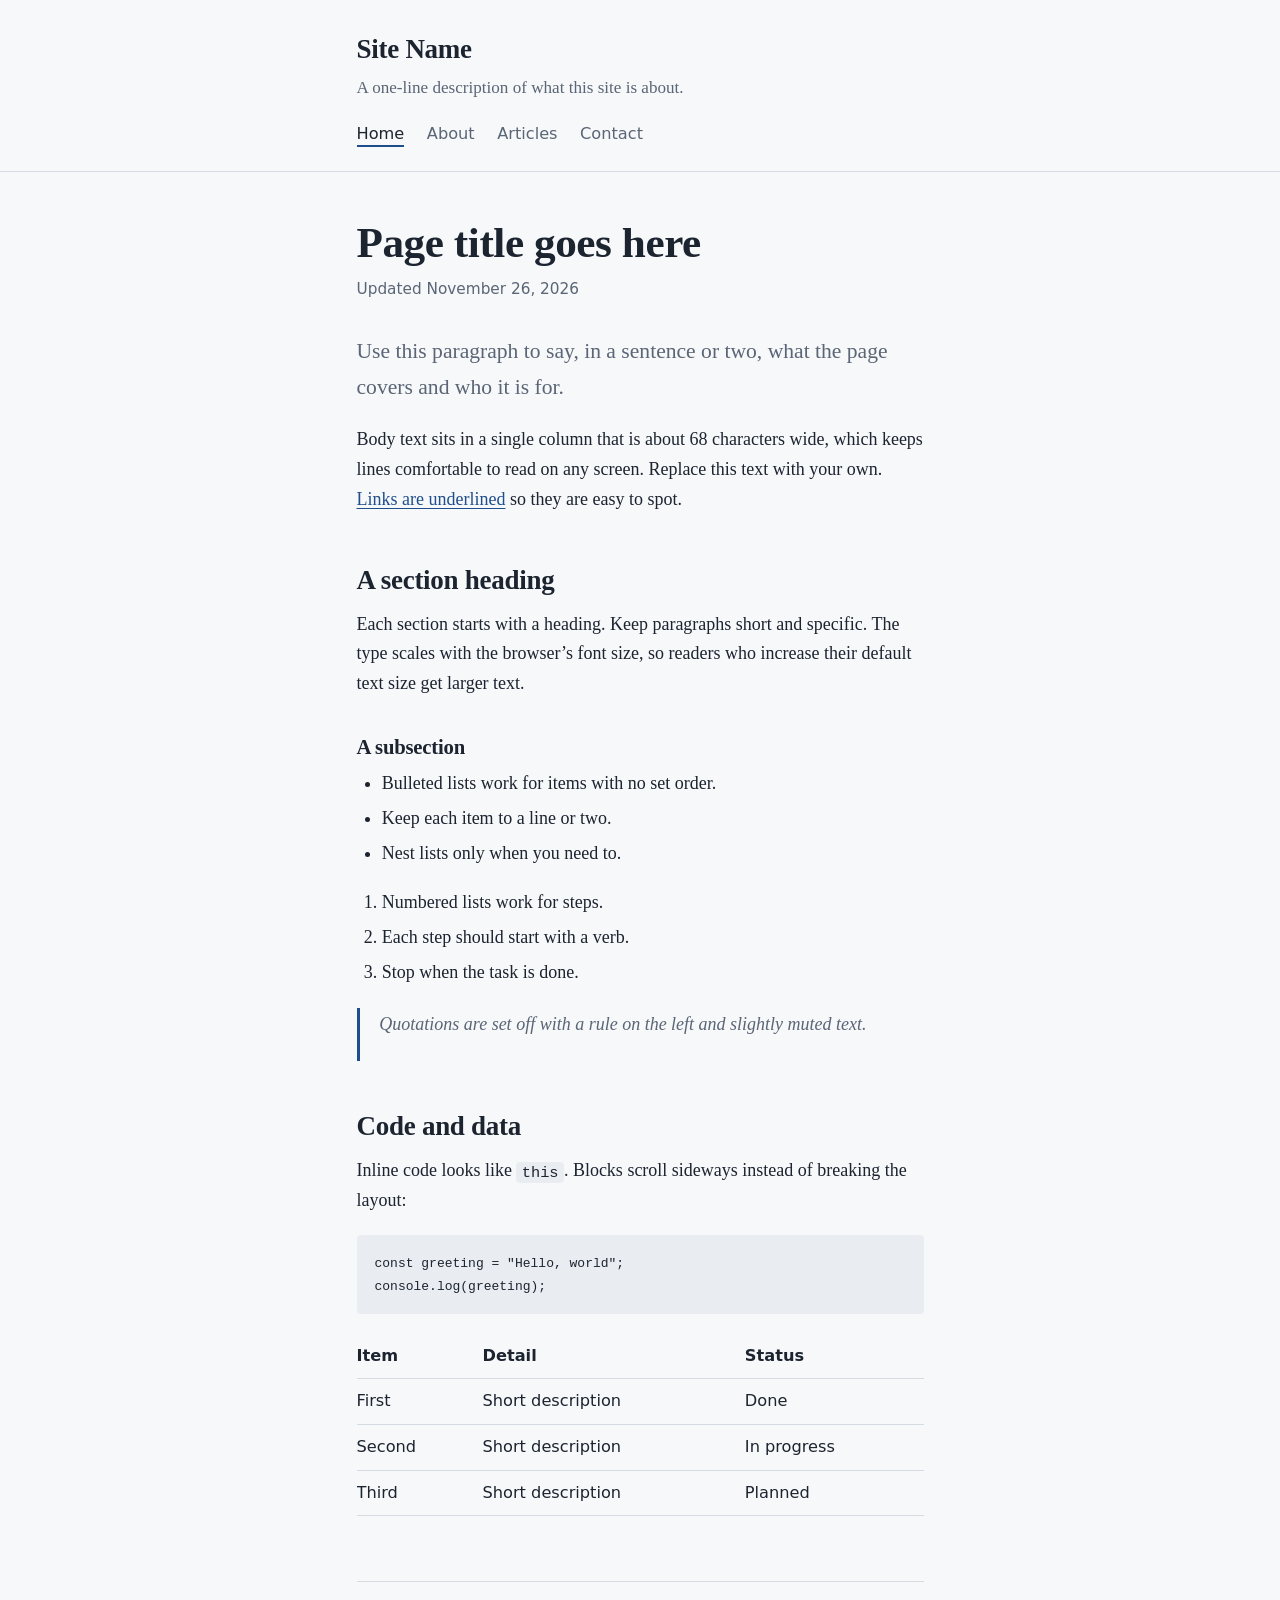
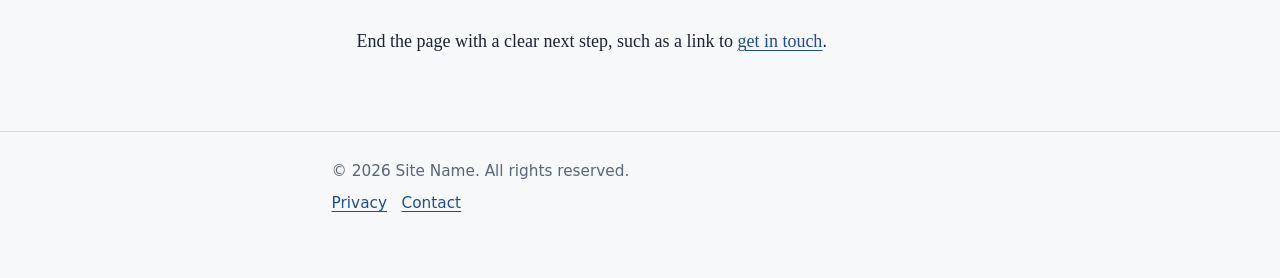
==== index.html @ 53e8ec9b "Add files via upload" ====
<!DOCTYPE html>
<html lang="en">
<head>
<meta charset="utf-8">
<meta name="viewport" content="width=device-width, initial-scale=1">
<title>Site Name – Page Title</title>
<meta name="description" content="A short description of this page.">
<style>
  /* ---------- Customize here ---------- */
  :root {
    --bg: #f7f8fa;
    --text: #1c2430;
    --muted: #5a6575;
    --accent: #1f4e8c;
    --rule: #d5dbe3;
    --code-bg: #e9edf2;
    --measure: 68ch;           /* line length */
    --font-body: Charter, "Iowan Old Style", "Palatino Linotype", Georgia, serif;
    --font-ui: system-ui, -apple-system, "Segoe UI", Roboto, sans-serif;
    --font-mono: ui-monospace, "SF Mono", Menlo, Consolas, monospace;
  }
  @media (prefers-color-scheme: dark) {
    :root {
      --bg: #12161c;
      --text: #e3e8ee;
      --muted: #9aa5b4;
      --accent: #8db4ee;
      --rule: #2b333f;
      --code-bg: #1c232d;
    }
  }

  /* ---------- Base ---------- */
  *, *::before, *::after { box-sizing: border-box; }
  html { font-size: 112.5%; -webkit-text-size-adjust: 100%; }
  body {
    margin: 0;
    background: var(--bg);
    color: var(--text);
    font-family: var(--font-body);
    line-height: 1.65;
  }
  .wrap { max-width: var(--measure); margin: 0 auto; padding: 0 1.25rem; }

  a { color: var(--accent); text-underline-offset: 0.18em; }
  a:hover { text-decoration-thickness: 2px; }
  :focus-visible { outline: 3px solid var(--accent); outline-offset: 3px; border-radius: 2px; }

  .skip { position: absolute; left: -999px; }
  .skip:focus { left: 1rem; top: 1rem; background: var(--bg); padding: 0.5rem 0.75rem; z-index: 10; }

  /* ---------- Header & nav ---------- */
  header { border-bottom: 1px solid var(--rule); padding: 1.5rem 0 1rem; }
  .site-name { font-size: 1.5rem; font-weight: 700; letter-spacing: -0.01em; margin: 0; }
  .site-name a { color: inherit; text-decoration: none; }
  .tagline { margin: 0.15rem 0 0; color: var(--muted); font-size: 0.95rem; }
  nav ul { list-style: none; margin: 1rem 0 0; padding: 0; display: flex; flex-wrap: wrap; gap: 0.35rem 1.25rem; font-family: var(--font-ui); font-size: 0.9rem; }
  nav a { color: var(--muted); text-decoration: none; padding: 0.15rem 0; border-bottom: 2px solid transparent; }
  nav a:hover { color: var(--text); }
  nav a[aria-current="page"] { color: var(--text); border-bottom-color: var(--accent); }

  /* ---------- Content ---------- */
  main { padding: 2.5rem 0 3rem; }
  h1, h2, h3 { line-height: 1.2; letter-spacing: -0.01em; text-wrap: balance; }
  h1 { font-size: 2.4rem; margin: 0 0 0.5rem; }
  h2 { font-size: 1.5rem; margin: 2.75rem 0 0.75rem; }
  h3 { font-size: 1.15rem; margin: 2rem 0 0.5rem; }
  p, ul, ol, blockquote, pre, table { margin: 0 0 1.1rem; }
  .meta { color: var(--muted); font-family: var(--font-ui); font-size: 0.85rem; margin: 0 0 1.75rem; }
  .lead { font-size: 1.2rem; color: var(--muted); }
  ul, ol { padding-left: 1.4rem; }
  li { margin-bottom: 0.3rem; }

  blockquote { border-left: 3px solid var(--accent); padding: 0.1rem 0 0.1rem 1.1rem; color: var(--muted); font-style: italic; }
  hr { border: 0; border-top: 1px solid var(--rule); margin: 2.5rem 0; }

  code, pre { font-family: var(--font-mono); font-size: 0.85em; background: var(--code-bg); border-radius: 4px; }
  code { padding: 0.1em 0.35em; }
  pre { padding: 0.9rem 1rem; overflow-x: auto; line-height: 1.5; }
  pre code { padding: 0; background: none; }

  .table-scroll { overflow-x: auto; }
  table { border-collapse: collapse; width: 100%; font-family: var(--font-ui); font-size: 0.9rem; }
  th, td { text-align: left; padding: 0.5rem 0.75rem 0.5rem 0; border-bottom: 1px solid var(--rule); }
  th { font-weight: 600; }

  /* ---------- Footer ---------- */
  footer { border-top: 1px solid var(--rule); padding: 1.5rem 0 3rem; color: var(--muted); font-family: var(--font-ui); font-size: 0.85rem; }
  footer p { margin: 0 0 0.4rem; }

  @media (max-width: 480px) {
    html { font-size: 106.25%; }
    h1 { font-size: 2rem; }
  }
  @media print {
    body { background: #fff; color: #000; }
    nav, .skip { display: none; }
    a { color: inherit; }
  }
</style>
</head>
<body>
<a class="skip" href="#main">Skip to content</a>

<header>
  <div class="wrap">
    <p class="site-name"><a href="/">Site Name</a></p>
    <p class="tagline">A one-line description of what this site is about.</p>
    <nav aria-label="Main">
      <ul>
        <li><a href="/" aria-current="page">Home</a></li>
        <li><a href="/about.html">About</a></li>
        <li><a href="/articles.html">Articles</a></li>
        <li><a href="/contact.html">Contact</a></li>
      </ul>
    </nav>
  </div>
</header>

<main id="main">
  <div class="wrap">
    <article>
      <h1>Page title goes here</h1>
      <p class="meta">Updated November 26, 2026</p>

      <p class="lead">Use this paragraph to say, in a sentence or two, what the page covers and who it is for.</p>

      <p>Body text sits in a single column that is about 68 characters wide, which keeps lines comfortable to read on any screen. Replace this text with your own. <a href="#">Links are underlined</a> so they are easy to spot.</p>

      <h2>A section heading</h2>
      <p>Each section starts with a heading. Keep paragraphs short and specific. The type scales with the browser’s font size, so readers who increase their default text size get larger text.</p>

      <h3>A subsection</h3>
      <ul>
        <li>Bulleted lists work for items with no set order.</li>
        <li>Keep each item to a line or two.</li>
        <li>Nest lists only when you need to.</li>
      </ul>

      <ol>
        <li>Numbered lists work for steps.</li>
        <li>Each step should start with a verb.</li>
        <li>Stop when the task is done.</li>
      </ol>

      <blockquote>
        <p>Quotations are set off with a rule on the left and slightly muted text.</p>
      </blockquote>

      <h2>Code and data</h2>
      <p>Inline code looks like <code>this</code>. Blocks scroll sideways instead of breaking the layout:</p>
<pre><code>const greeting = "Hello, world";
console.log(greeting);</code></pre>

      <div class="table-scroll">
        <table>
          <thead>
            <tr><th>Item</th><th>Detail</th><th>Status</th></tr>
          </thead>
          <tbody>
            <tr><td>First</td><td>Short description</td><td>Done</td></tr>
            <tr><td>Second</td><td>Short description</td><td>In progress</td></tr>
            <tr><td>Third</td><td>Short description</td><td>Planned</td></tr>
          </tbody>
        </table>
      </div>

      <hr>

      <p>End the page with a clear next step, such as a link to <a href="/contact.html">get in touch</a>.</p>
    </article>
  </div>
</main>

<footer>
  <div class="wrap">
    <p>&copy; 2026 Site Name. All rights reserved.</p>
    <p><a href="/privacy.html">Privacy</a> &nbsp; <a href="/contact.html">Contact</a></p>
  </div>
</footer>
</body>
</html>
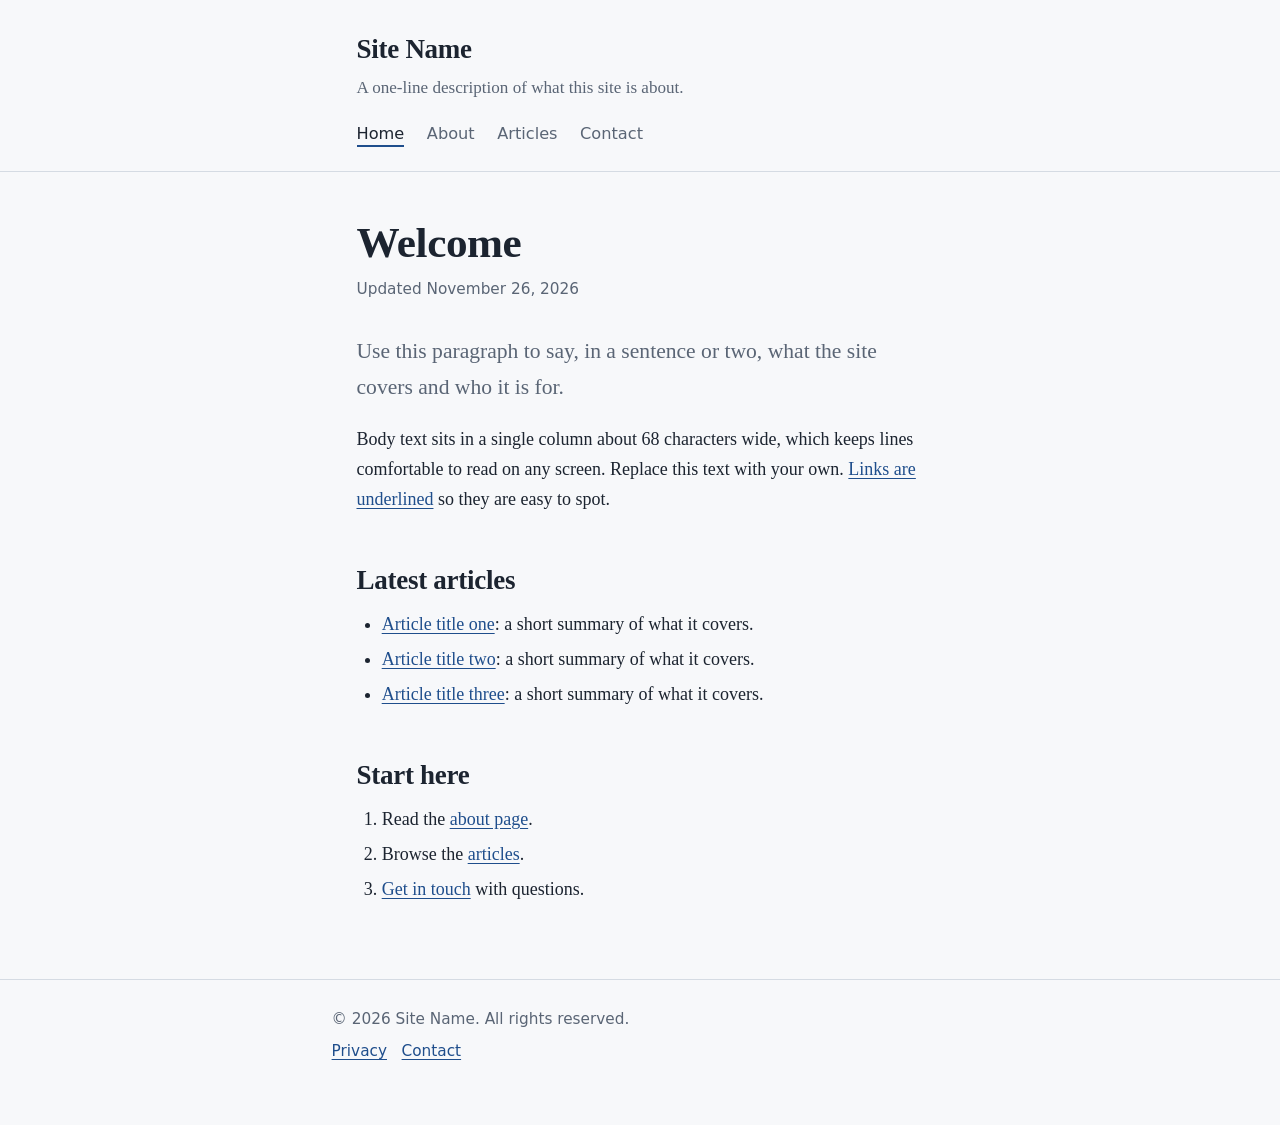
==== commit 25e83f72: "Add files via upload" ====
--- a/index.html
+++ b/index.html
@@ -3,115 +3,23 @@
 <head>
 <meta charset="utf-8">
 <meta name="viewport" content="width=device-width, initial-scale=1">
-<title>Site Name – Page Title</title>
+<title>Welcome – Site Name</title>
 <meta name="description" content="A short description of this page.">
-<style>
-  /* ---------- Customize here ---------- */
-  :root {
-    --bg: #f7f8fa;
-    --text: #1c2430;
-    --muted: #5a6575;
-    --accent: #1f4e8c;
-    --rule: #d5dbe3;
-    --code-bg: #e9edf2;
-    --measure: 68ch;           /* line length */
-    --font-body: Charter, "Iowan Old Style", "Palatino Linotype", Georgia, serif;
-    --font-ui: system-ui, -apple-system, "Segoe UI", Roboto, sans-serif;
-    --font-mono: ui-monospace, "SF Mono", Menlo, Consolas, monospace;
-  }
-  @media (prefers-color-scheme: dark) {
-    :root {
-      --bg: #12161c;
-      --text: #e3e8ee;
-      --muted: #9aa5b4;
-      --accent: #8db4ee;
-      --rule: #2b333f;
-      --code-bg: #1c232d;
-    }
-  }
-
-  /* ---------- Base ---------- */
-  *, *::before, *::after { box-sizing: border-box; }
-  html { font-size: 112.5%; -webkit-text-size-adjust: 100%; }
-  body {
-    margin: 0;
-    background: var(--bg);
-    color: var(--text);
-    font-family: var(--font-body);
-    line-height: 1.65;
-  }
-  .wrap { max-width: var(--measure); margin: 0 auto; padding: 0 1.25rem; }
-
-  a { color: var(--accent); text-underline-offset: 0.18em; }
-  a:hover { text-decoration-thickness: 2px; }
-  :focus-visible { outline: 3px solid var(--accent); outline-offset: 3px; border-radius: 2px; }
-
-  .skip { position: absolute; left: -999px; }
-  .skip:focus { left: 1rem; top: 1rem; background: var(--bg); padding: 0.5rem 0.75rem; z-index: 10; }
-
-  /* ---------- Header & nav ---------- */
-  header { border-bottom: 1px solid var(--rule); padding: 1.5rem 0 1rem; }
-  .site-name { font-size: 1.5rem; font-weight: 700; letter-spacing: -0.01em; margin: 0; }
-  .site-name a { color: inherit; text-decoration: none; }
-  .tagline { margin: 0.15rem 0 0; color: var(--muted); font-size: 0.95rem; }
-  nav ul { list-style: none; margin: 1rem 0 0; padding: 0; display: flex; flex-wrap: wrap; gap: 0.35rem 1.25rem; font-family: var(--font-ui); font-size: 0.9rem; }
-  nav a { color: var(--muted); text-decoration: none; padding: 0.15rem 0; border-bottom: 2px solid transparent; }
-  nav a:hover { color: var(--text); }
-  nav a[aria-current="page"] { color: var(--text); border-bottom-color: var(--accent); }
-
-  /* ---------- Content ---------- */
-  main { padding: 2.5rem 0 3rem; }
-  h1, h2, h3 { line-height: 1.2; letter-spacing: -0.01em; text-wrap: balance; }
-  h1 { font-size: 2.4rem; margin: 0 0 0.5rem; }
-  h2 { font-size: 1.5rem; margin: 2.75rem 0 0.75rem; }
-  h3 { font-size: 1.15rem; margin: 2rem 0 0.5rem; }
-  p, ul, ol, blockquote, pre, table { margin: 0 0 1.1rem; }
-  .meta { color: var(--muted); font-family: var(--font-ui); font-size: 0.85rem; margin: 0 0 1.75rem; }
-  .lead { font-size: 1.2rem; color: var(--muted); }
-  ul, ol { padding-left: 1.4rem; }
-  li { margin-bottom: 0.3rem; }
-
-  blockquote { border-left: 3px solid var(--accent); padding: 0.1rem 0 0.1rem 1.1rem; color: var(--muted); font-style: italic; }
-  hr { border: 0; border-top: 1px solid var(--rule); margin: 2.5rem 0; }
-
-  code, pre { font-family: var(--font-mono); font-size: 0.85em; background: var(--code-bg); border-radius: 4px; }
-  code { padding: 0.1em 0.35em; }
-  pre { padding: 0.9rem 1rem; overflow-x: auto; line-height: 1.5; }
-  pre code { padding: 0; background: none; }
-
-  .table-scroll { overflow-x: auto; }
-  table { border-collapse: collapse; width: 100%; font-family: var(--font-ui); font-size: 0.9rem; }
-  th, td { text-align: left; padding: 0.5rem 0.75rem 0.5rem 0; border-bottom: 1px solid var(--rule); }
-  th { font-weight: 600; }
-
-  /* ---------- Footer ---------- */
-  footer { border-top: 1px solid var(--rule); padding: 1.5rem 0 3rem; color: var(--muted); font-family: var(--font-ui); font-size: 0.85rem; }
-  footer p { margin: 0 0 0.4rem; }
-
-  @media (max-width: 480px) {
-    html { font-size: 106.25%; }
-    h1 { font-size: 2rem; }
-  }
-  @media print {
-    body { background: #fff; color: #000; }
-    nav, .skip { display: none; }
-    a { color: inherit; }
-  }
-</style>
+<link rel="stylesheet" href="style.css">
 </head>
 <body>
 <a class="skip" href="#main">Skip to content</a>
 
 <header>
   <div class="wrap">
-    <p class="site-name"><a href="/">Site Name</a></p>
+    <p class="site-name"><a href="index.html">Site Name</a></p>
     <p class="tagline">A one-line description of what this site is about.</p>
     <nav aria-label="Main">
       <ul>
-        <li><a href="/" aria-current="page">Home</a></li>
-        <li><a href="/about.html">About</a></li>
-        <li><a href="/articles.html">Articles</a></li>
-        <li><a href="/contact.html">Contact</a></li>
+        <li><a href="index.html" aria-current="page">Home</a></li>
+        <li><a href="about.html">About</a></li>
+        <li><a href="articles.html">Articles</a></li>
+        <li><a href="contact.html">Contact</a></li>
       </ul>
     </nav>
   </div>
@@ -120,54 +28,24 @@
 <main id="main">
   <div class="wrap">
     <article>
-      <h1>Page title goes here</h1>
+      <h1>Welcome</h1>
       <p class="meta">Updated November 26, 2026</p>
+      <p class="lead">Use this paragraph to say, in a sentence or two, what the site covers and who it is for.</p>
+      <p>Body text sits in a single column about 68 characters wide, which keeps lines comfortable to read on any screen. Replace this text with your own. <a href="about.html">Links are underlined</a> so they are easy to spot.</p>
 
-      <p class="lead">Use this paragraph to say, in a sentence or two, what the page covers and who it is for.</p>
-
-      <p>Body text sits in a single column that is about 68 characters wide, which keeps lines comfortable to read on any screen. Replace this text with your own. <a href="#">Links are underlined</a> so they are easy to spot.</p>
-
-      <h2>A section heading</h2>
-      <p>Each section starts with a heading. Keep paragraphs short and specific. The type scales with the browser’s font size, so readers who increase their default text size get larger text.</p>
-
-      <h3>A subsection</h3>
+      <h2>Latest articles</h2>
       <ul>
-        <li>Bulleted lists work for items with no set order.</li>
-        <li>Keep each item to a line or two.</li>
-        <li>Nest lists only when you need to.</li>
+        <li><a href="articles.html">Article title one</a>: a short summary of what it covers.</li>
+        <li><a href="articles.html">Article title two</a>: a short summary of what it covers.</li>
+        <li><a href="articles.html">Article title three</a>: a short summary of what it covers.</li>
       </ul>
 
+      <h2>Start here</h2>
       <ol>
-        <li>Numbered lists work for steps.</li>
-        <li>Each step should start with a verb.</li>
-        <li>Stop when the task is done.</li>
+        <li>Read the <a href="about.html">about page</a>.</li>
+        <li>Browse the <a href="articles.html">articles</a>.</li>
+        <li><a href="contact.html">Get in touch</a> with questions.</li>
       </ol>
-
-      <blockquote>
-        <p>Quotations are set off with a rule on the left and slightly muted text.</p>
-      </blockquote>
-
-      <h2>Code and data</h2>
-      <p>Inline code looks like <code>this</code>. Blocks scroll sideways instead of breaking the layout:</p>
-<pre><code>const greeting = "Hello, world";
-console.log(greeting);</code></pre>
-
-      <div class="table-scroll">
-        <table>
-          <thead>
-            <tr><th>Item</th><th>Detail</th><th>Status</th></tr>
-          </thead>
-          <tbody>
-            <tr><td>First</td><td>Short description</td><td>Done</td></tr>
-            <tr><td>Second</td><td>Short description</td><td>In progress</td></tr>
-            <tr><td>Third</td><td>Short description</td><td>Planned</td></tr>
-          </tbody>
-        </table>
-      </div>
-
-      <hr>
-
-      <p>End the page with a clear next step, such as a link to <a href="/contact.html">get in touch</a>.</p>
     </article>
   </div>
 </main>
@@ -175,7 +53,7 @@
 <footer>
   <div class="wrap">
     <p>&copy; 2026 Site Name. All rights reserved.</p>
-    <p><a href="/privacy.html">Privacy</a> &nbsp; <a href="/contact.html">Contact</a></p>
+    <p><a href="privacy.html">Privacy</a> &nbsp; <a href="contact.html">Contact</a></p>
   </div>
 </footer>
 </body>
--- a/style.css
+++ b/style.css
@@ -0,0 +1,91 @@
+/* ---------- Customize here ---------- */
+:root {
+  --bg: #f7f8fa;
+  --text: #1c2430;
+  --muted: #5a6575;
+  --accent: #1f4e8c;
+  --rule: #d5dbe3;
+  --code-bg: #e9edf2;
+  --measure: 68ch;           /* line length */
+  --font-body: Charter, "Iowan Old Style", "Palatino Linotype", Georgia, serif;
+  --font-ui: system-ui, -apple-system, "Segoe UI", Roboto, sans-serif;
+  --font-mono: ui-monospace, "SF Mono", Menlo, Consolas, monospace;
+}
+@media (prefers-color-scheme: dark) {
+  :root {
+    --bg: #12161c;
+    --text: #e3e8ee;
+    --muted: #9aa5b4;
+    --accent: #8db4ee;
+    --rule: #2b333f;
+    --code-bg: #1c232d;
+  }
+}
+
+/* ---------- Base ---------- */
+*, *::before, *::after { box-sizing: border-box; }
+html { font-size: 112.5%; -webkit-text-size-adjust: 100%; }
+body {
+  margin: 0;
+  background: var(--bg);
+  color: var(--text);
+  font-family: var(--font-body);
+  line-height: 1.65;
+}
+.wrap { max-width: var(--measure); margin: 0 auto; padding: 0 1.25rem; }
+
+a { color: var(--accent); text-underline-offset: 0.18em; }
+a:hover { text-decoration-thickness: 2px; }
+:focus-visible { outline: 3px solid var(--accent); outline-offset: 3px; border-radius: 2px; }
+
+.skip { position: absolute; left: -999px; }
+.skip:focus { left: 1rem; top: 1rem; background: var(--bg); padding: 0.5rem 0.75rem; z-index: 10; }
+
+/* ---------- Header & nav ---------- */
+header { border-bottom: 1px solid var(--rule); padding: 1.5rem 0 1rem; }
+.site-name { font-size: 1.5rem; font-weight: 700; letter-spacing: -0.01em; margin: 0; }
+.site-name a { color: inherit; text-decoration: none; }
+.tagline { margin: 0.15rem 0 0; color: var(--muted); font-size: 0.95rem; }
+nav ul { list-style: none; margin: 1rem 0 0; padding: 0; display: flex; flex-wrap: wrap; gap: 0.35rem 1.25rem; font-family: var(--font-ui); font-size: 0.9rem; }
+nav a { color: var(--muted); text-decoration: none; padding: 0.15rem 0; border-bottom: 2px solid transparent; }
+nav a:hover { color: var(--text); }
+nav a[aria-current="page"] { color: var(--text); border-bottom-color: var(--accent); }
+
+/* ---------- Content ---------- */
+main { padding: 2.5rem 0 3rem; }
+h1, h2, h3 { line-height: 1.2; letter-spacing: -0.01em; text-wrap: balance; }
+h1 { font-size: 2.4rem; margin: 0 0 0.5rem; }
+h2 { font-size: 1.5rem; margin: 2.75rem 0 0.75rem; }
+h3 { font-size: 1.15rem; margin: 2rem 0 0.5rem; }
+p, ul, ol, blockquote, pre, table { margin: 0 0 1.1rem; }
+.meta { color: var(--muted); font-family: var(--font-ui); font-size: 0.85rem; margin: 0 0 1.75rem; }
+.lead { font-size: 1.2rem; color: var(--muted); }
+ul, ol { padding-left: 1.4rem; }
+li { margin-bottom: 0.3rem; }
+
+blockquote { border-left: 3px solid var(--accent); padding: 0.1rem 0 0.1rem 1.1rem; color: var(--muted); font-style: italic; }
+hr { border: 0; border-top: 1px solid var(--rule); margin: 2.5rem 0; }
+
+code, pre { font-family: var(--font-mono); font-size: 0.85em; background: var(--code-bg); border-radius: 4px; }
+code { padding: 0.1em 0.35em; }
+pre { padding: 0.9rem 1rem; overflow-x: auto; line-height: 1.5; }
+pre code { padding: 0; background: none; }
+
+.table-scroll { overflow-x: auto; }
+table { border-collapse: collapse; width: 100%; font-family: var(--font-ui); font-size: 0.9rem; }
+th, td { text-align: left; padding: 0.5rem 0.75rem 0.5rem 0; border-bottom: 1px solid var(--rule); }
+th { font-weight: 600; }
+
+/* ---------- Footer ---------- */
+footer { border-top: 1px solid var(--rule); padding: 1.5rem 0 3rem; color: var(--muted); font-family: var(--font-ui); font-size: 0.85rem; }
+footer p { margin: 0 0 0.4rem; }
+
+@media (max-width: 480px) {
+  html { font-size: 106.25%; }
+  h1 { font-size: 2rem; }
+}
+@media print {
+  body { background: #fff; color: #000; }
+  nav, .skip { display: none; }
+  a { color: inherit; }
+}
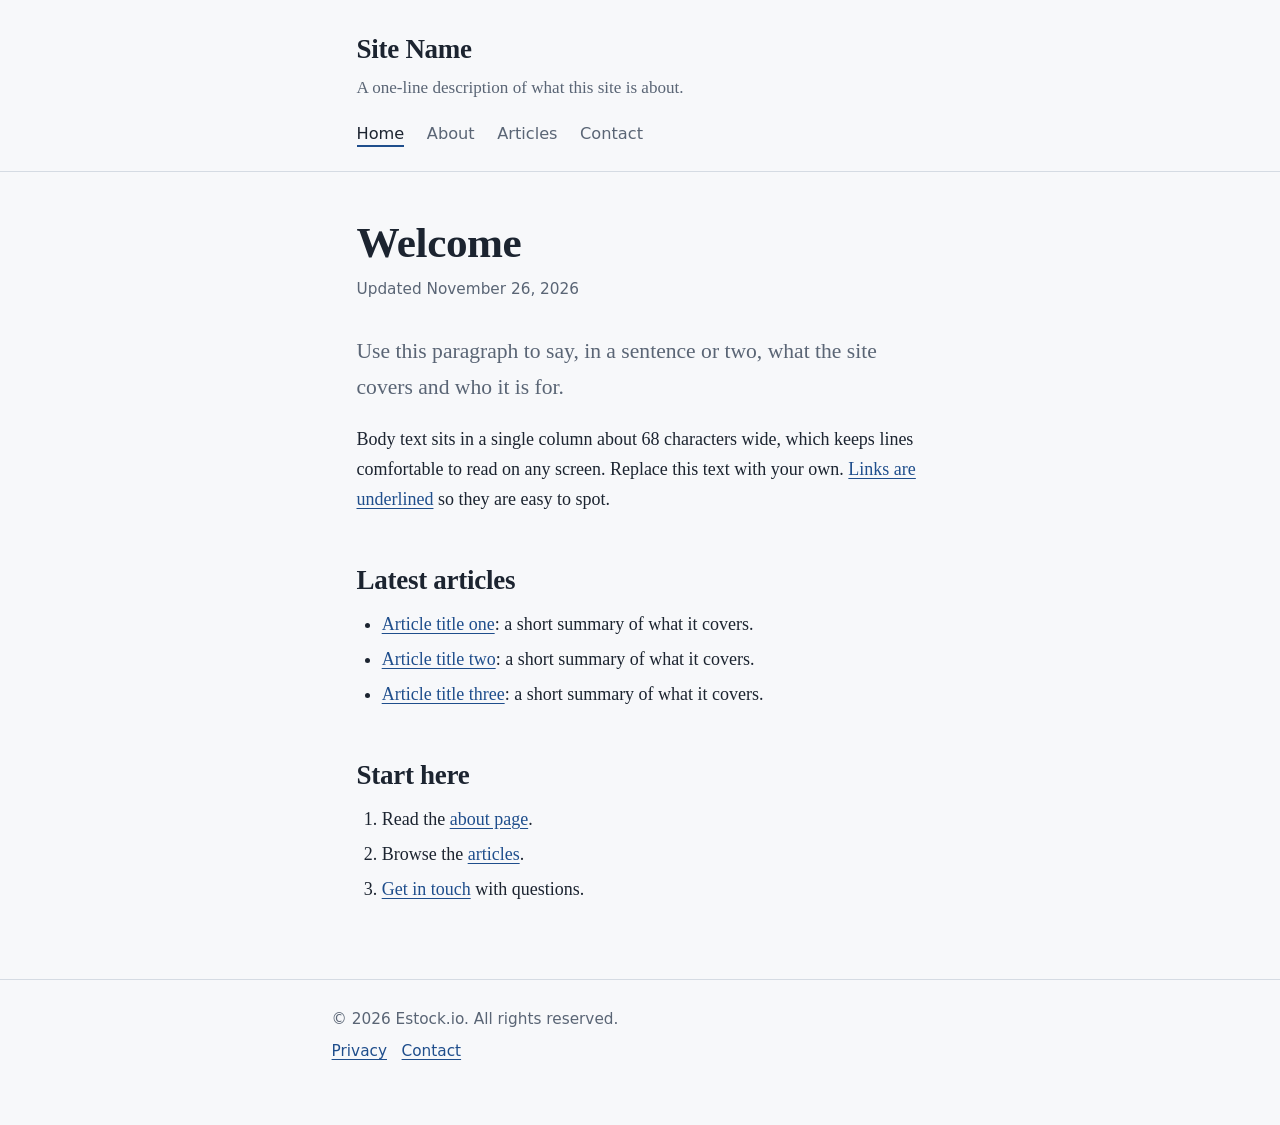
==== commit 7b4e225f: "Update footer copyright text to Estock.io" ====
--- a/index.html
+++ b/index.html
@@ -52,7 +52,7 @@
 
 <footer>
   <div class="wrap">
-    <p>&copy; 2026 Site Name. All rights reserved.</p>
+    <p>&copy; 2026 Estock.io. All rights reserved.</p>
     <p><a href="privacy.html">Privacy</a> &nbsp; <a href="contact.html">Contact</a></p>
   </div>
 </footer>
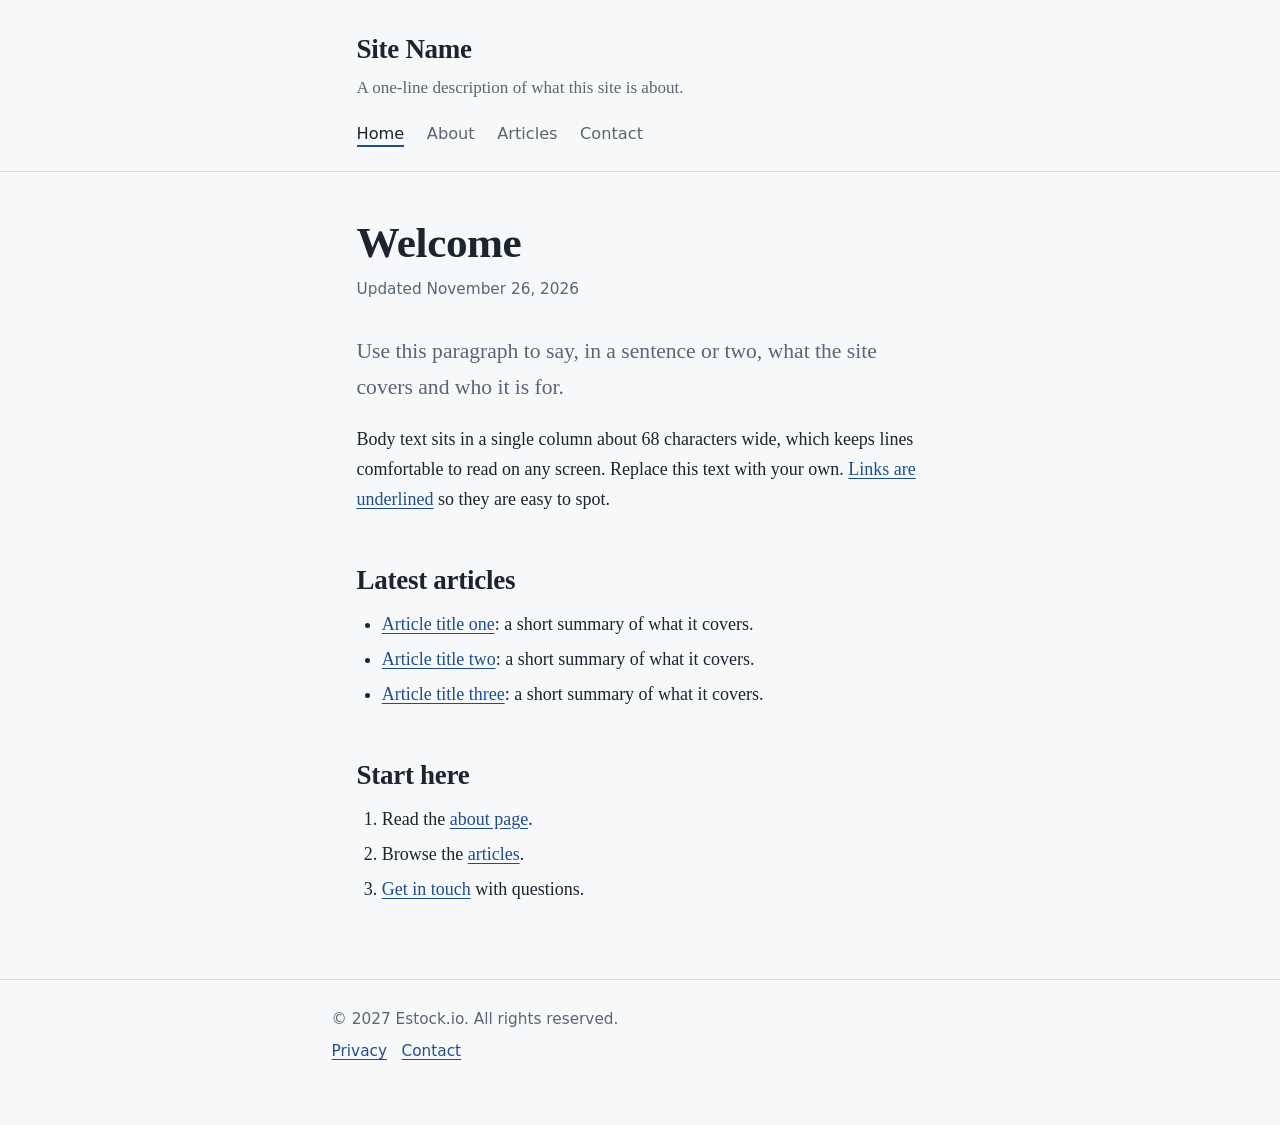
==== commit d52607b9: "Update copyright year in footer to 2027" ====
--- a/index.html
+++ b/index.html
@@ -52,7 +52,7 @@
 
 <footer>
   <div class="wrap">
-    <p>&copy; 2026 Estock.io. All rights reserved.</p>
+    <p>&copy; 2027 Estock.io. All rights reserved.</p>
     <p><a href="privacy.html">Privacy</a> &nbsp; <a href="contact.html">Contact</a></p>
   </div>
 </footer>
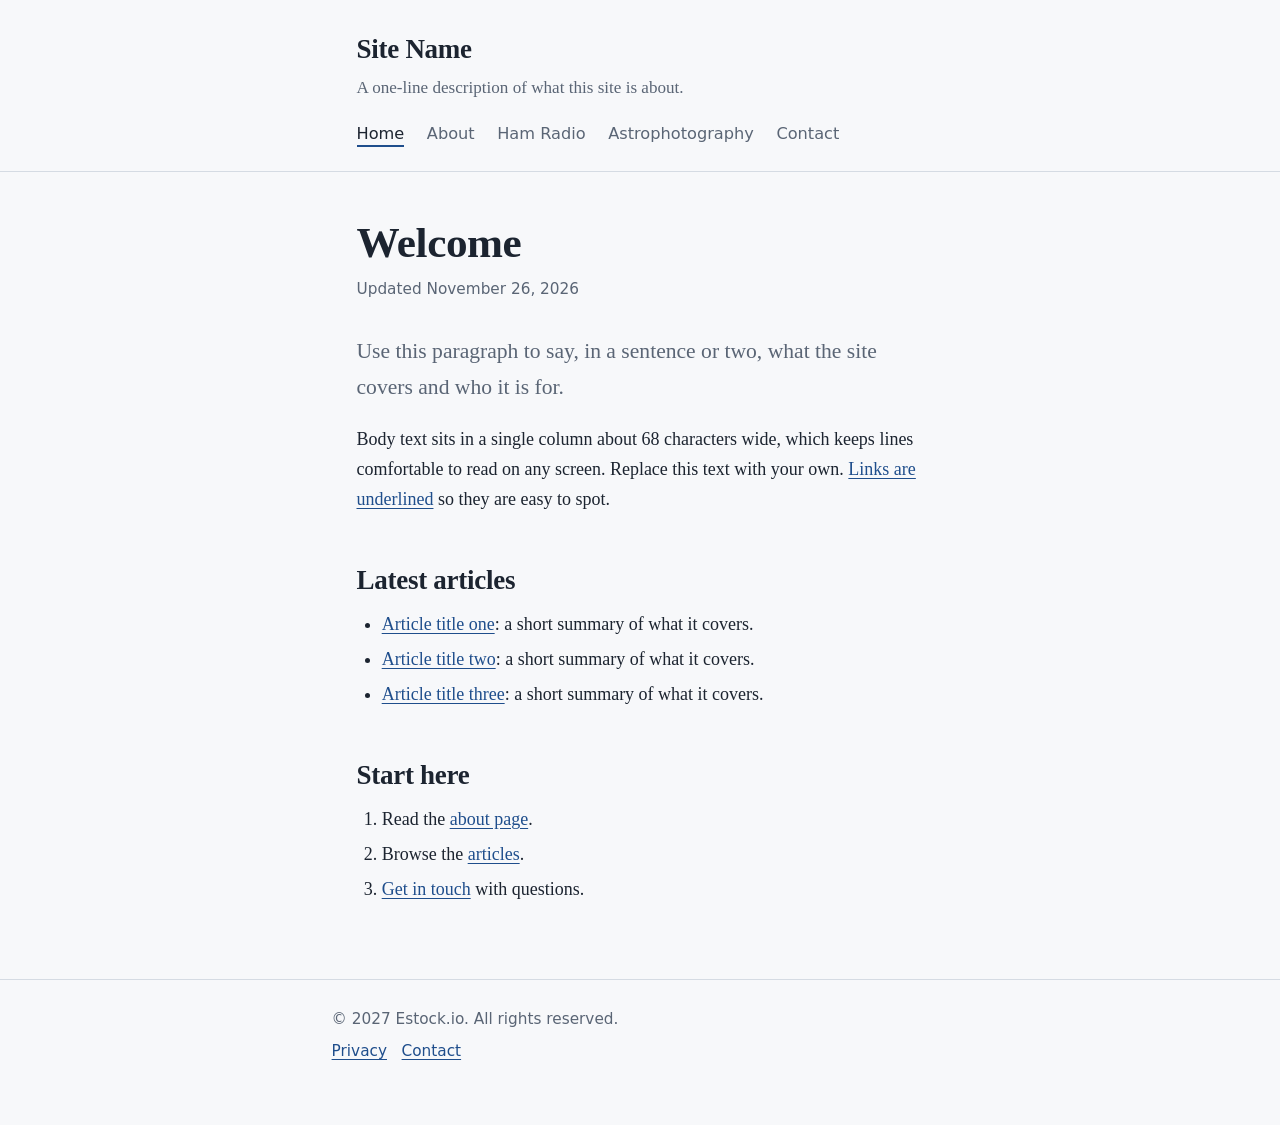
==== commit 40a97d0b: "Update index.html" ====
--- a/index.html
+++ b/index.html
@@ -18,7 +18,8 @@
       <ul>
         <li><a href="index.html" aria-current="page">Home</a></li>
         <li><a href="about.html">About</a></li>
-        <li><a href="articles.html">Articles</a></li>
+        <li><a href="hamradio.html">Ham Radio</a></li>
+        <li><a href="astrophotography.html">Astrophotography</a></li>
         <li><a href="contact.html">Contact</a></li>
       </ul>
     </nav>
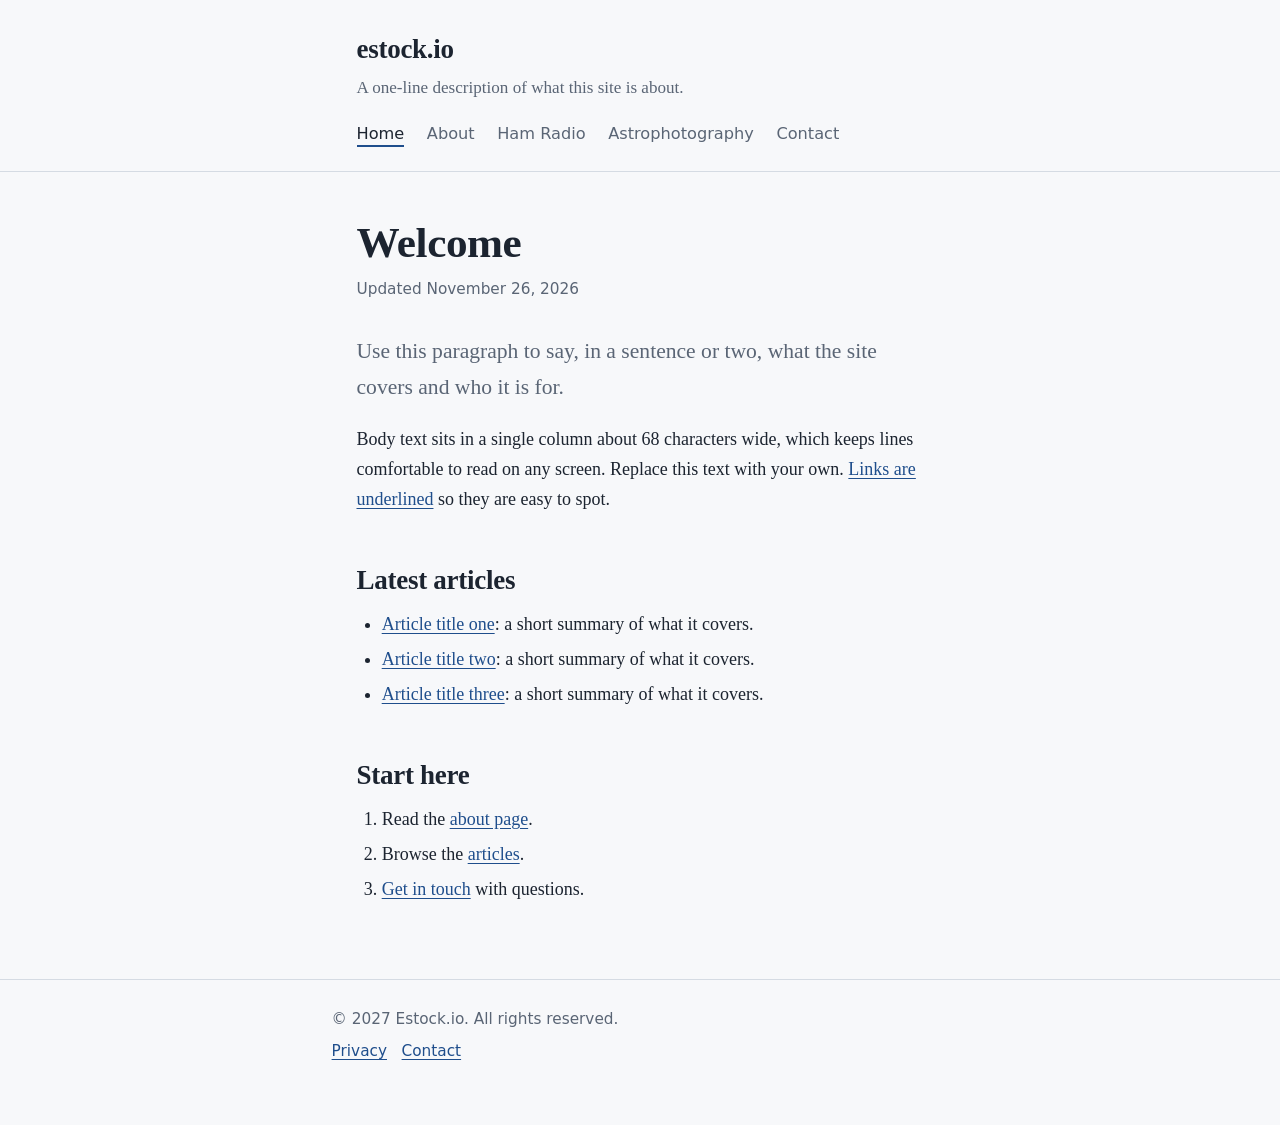
==== commit 9a113a7a: "Update site name to estock.io in index.html" ====
--- a/index.html
+++ b/index.html
@@ -3,7 +3,7 @@
 <head>
 <meta charset="utf-8">
 <meta name="viewport" content="width=device-width, initial-scale=1">
-<title>Welcome – Site Name</title>
+<title>Welcome – estock.io</title>
 <meta name="description" content="A short description of this page.">
 <link rel="stylesheet" href="style.css">
 </head>
@@ -12,7 +12,7 @@
 
 <header>
   <div class="wrap">
-    <p class="site-name"><a href="index.html">Site Name</a></p>
+    <p class="site-name"><a href="index.html">estock.io</a></p>
     <p class="tagline">A one-line description of what this site is about.</p>
     <nav aria-label="Main">
       <ul>
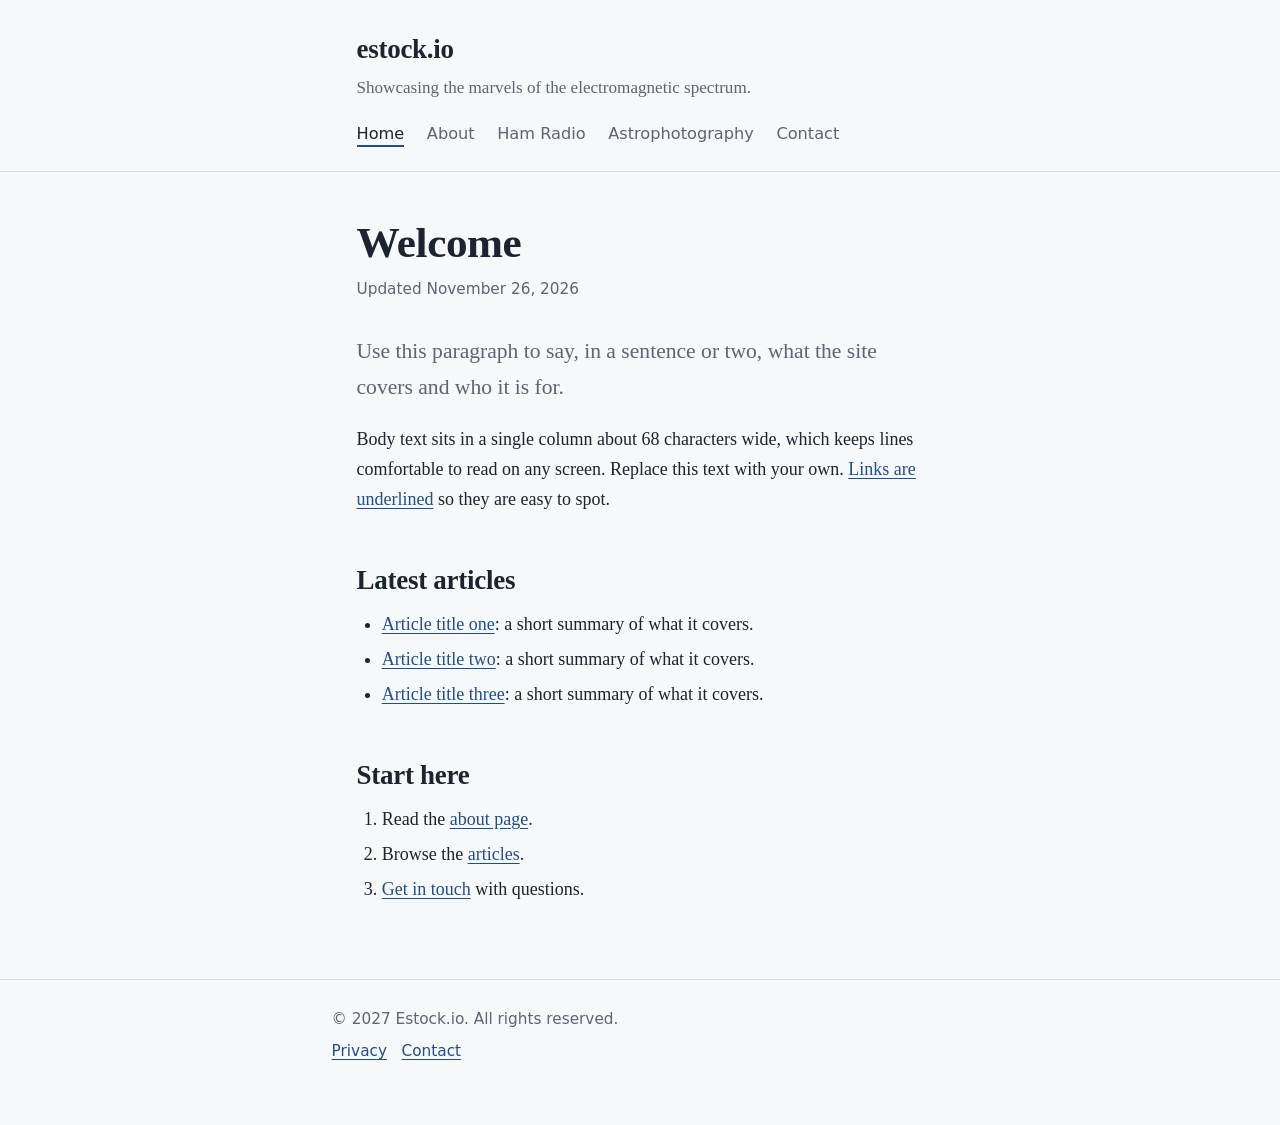
==== commit 0abb0497: "Update tagline description in index.html" ====
--- a/index.html
+++ b/index.html
@@ -13,7 +13,7 @@
 <header>
   <div class="wrap">
     <p class="site-name"><a href="index.html">estock.io</a></p>
-    <p class="tagline">A one-line description of what this site is about.</p>
+    <p class="tagline">Showcasing the marvels of the electromagnetic spectrum.</p>
     <nav aria-label="Main">
       <ul>
         <li><a href="index.html" aria-current="page">Home</a></li>
